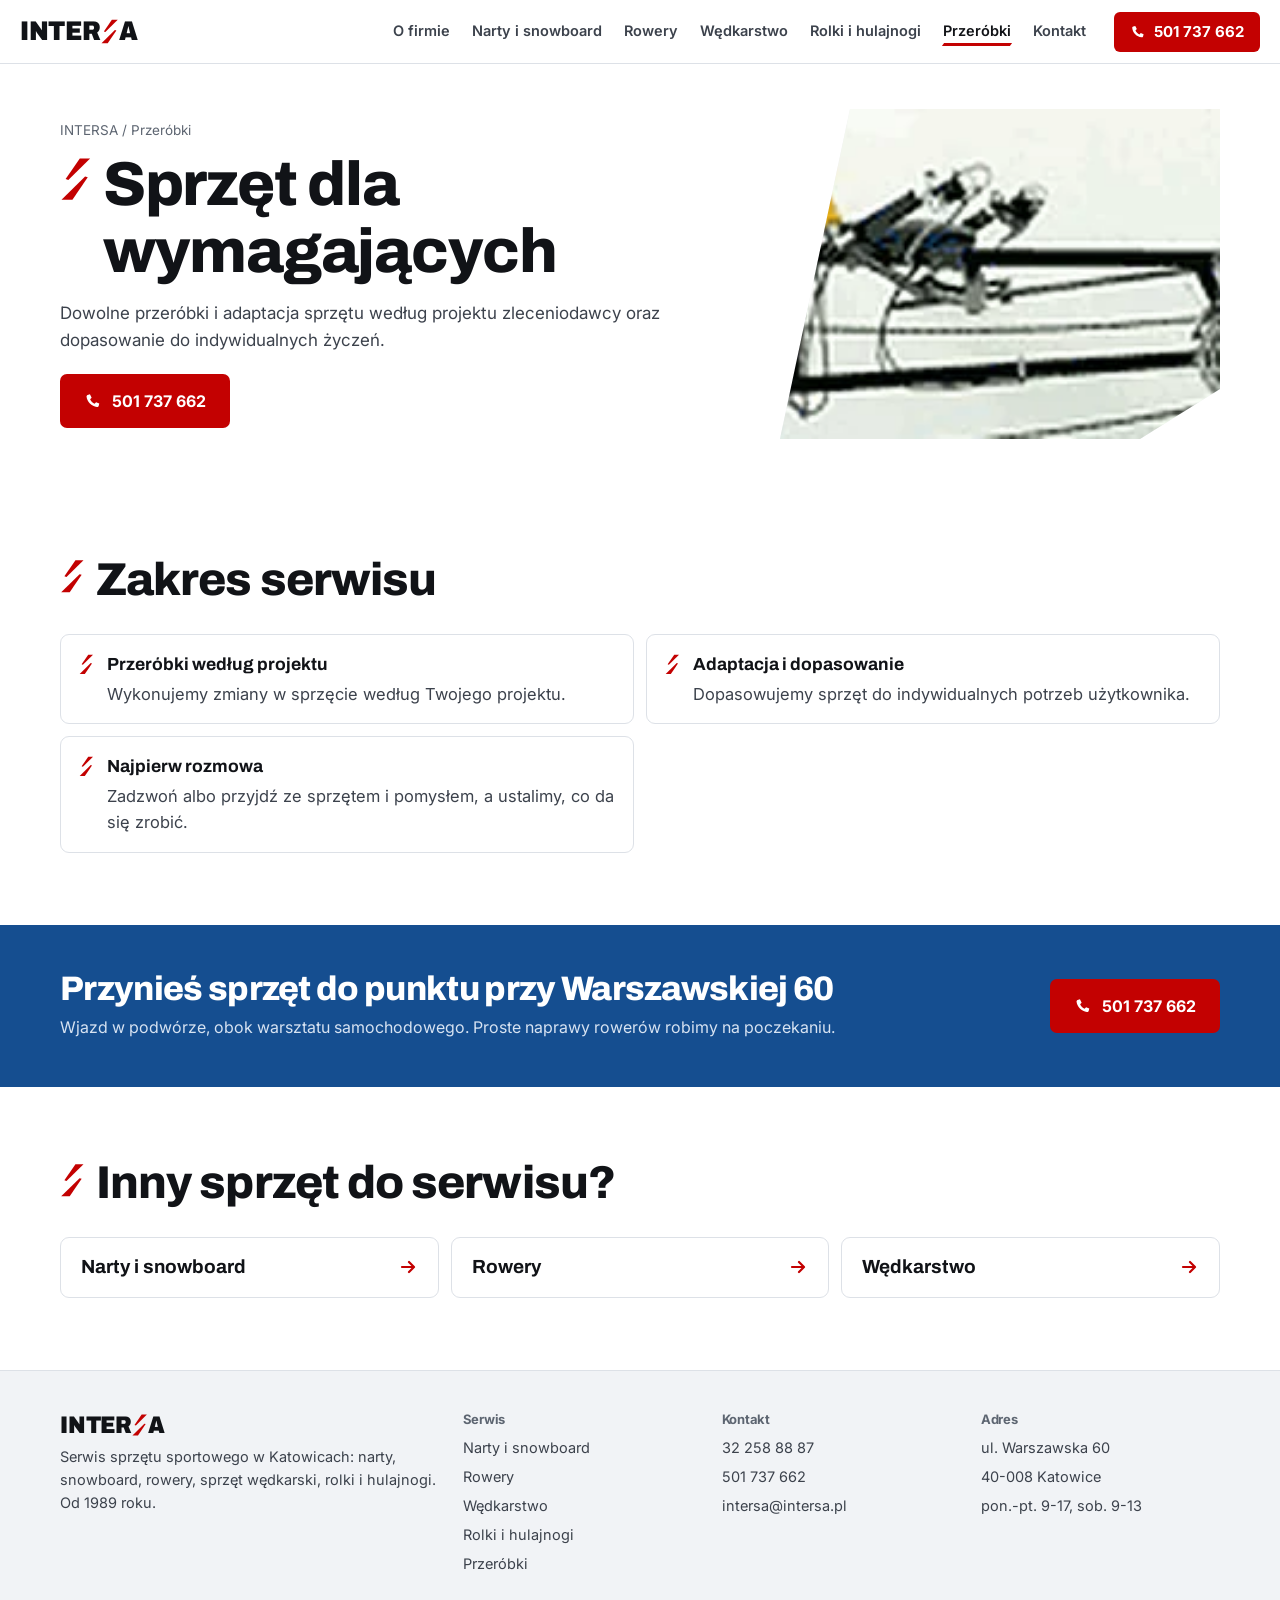
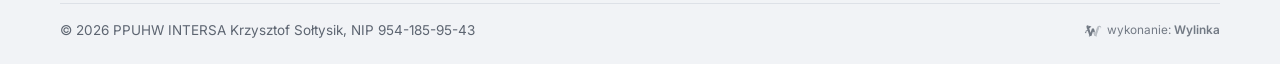
==== przerobki.html @ d05663ca "Koncepcja strony INTERSA" ====
<!doctype html>
<html lang="pl">
<head>
<meta charset="utf-8">
<meta name="viewport" content="width=device-width,initial-scale=1,viewport-fit=cover">
<title>Przeróbki sprzętu sportowego na zamówienie Katowice | INTERSA</title>
<meta name="description" content="Sprzęt dla wymagających: przeróbki i adaptacja sprzętu sportowego według projektu zleceniodawcy, dopasowanie do indywidualnych potrzeb. INTERSA Katowice.">
<meta name="robots" content="noindex,nofollow">
<meta name="theme-color" content="#ffffff">
<link rel="icon" href="img/favicon.svg" type="image/svg+xml">
<link rel="preconnect" href="https://fonts.googleapis.com">
<link rel="preconnect" href="https://fonts.gstatic.com" crossorigin>
<link href="https://fonts.googleapis.com/css2?family=Archivo:wdth,wght@62..125,600..900&family=Inter:wght@400;500;600;700&display=swap" rel="stylesheet">
<link rel="preload" as="image" href="img/przerobki.webp">
<link rel="stylesheet" href="style.css">
<style>
.wylinka-badge{display:inline-flex;align-items:center;gap:.4em;color:inherit;text-decoration:none;font-size:.875em;line-height:1;opacity:.85}
.wylinka-badge:hover,.wylinka-badge:focus-visible{opacity:1}
.wylinka-badge:focus-visible{outline:2px solid currentColor;outline-offset:3px;border-radius:2px}
.wylinka-badge svg{width:18px;height:18px;flex:none;overflow:visible}
.wylinka-badge b{font-weight:600}
.wylinka-badge .wy-old{opacity:.45;transform-origin:40px 30px;transition:transform .32s cubic-bezier(.3,.7,.4,1),opacity .32s ease-out}
.wylinka-badge .wy-pod{opacity:0;transition:opacity .2s ease-out .08s}
.wylinka-badge:hover .wy-old,.wylinka-badge:focus-visible .wy-old{transform:translate(9px,7px) rotate(9deg);opacity:0}
.wylinka-badge:hover .wy-pod,.wylinka-badge:focus-visible .wy-pod{opacity:1}
@media (prefers-reduced-motion:reduce){.wylinka-badge .wy-old,.wylinka-badge .wy-pod{transition:none}.wylinka-badge:hover .wy-old,.wylinka-badge:focus-visible .wy-old{transform:none;opacity:.45}.wylinka-badge:hover .wy-pod,.wylinka-badge:focus-visible .wy-pod{opacity:0}}
</style>
</head>
<body>
<a class="skip" href="#tresc">Przejdź do treści</a>
<header class="top">
  <div class="top-in">
    <a class="logo" href="index.html" aria-label="INTERSA - strona główna"><span>INTER</span><svg class="s" viewBox="0 0 20 30" aria-hidden="true"><path d="M13 1H20L5.2 15.6 3.4 15Z"/><path d="M16.6 13.2 18.4 13.8 8 29H.6Z"/></svg><span>A</span></a>
    <nav class="nav" aria-label="Menu główne"><a href="index.html">O firmie</a><a href="narty.html">Narty i snowboard</a><a href="rowery.html">Rowery</a><a href="wedkarstwo.html">Wędkarstwo</a><a href="rolki.html">Rolki i hulajnogi</a><a href="przerobki.html" aria-current=page>Przeróbki</a><a href="kontakt.html">Kontakt</a></nav>
    <a class="tel-top" href="tel:+48501737662"><svg viewBox="0 0 20 20" aria-hidden="true"><path d="M6.6 2.5 4 3.2c-.8.3-1.3 1-1.2 1.9.6 6 5.6 11 11.6 11.6.9.1 1.6-.4 1.9-1.2l.7-2.6-3.6-1.6-1.6 1.7c-2.2-1-4-2.8-5-5l1.7-1.6Z" fill="currentColor"/></svg>501 737 662</a>
    <button class="burger" aria-label="Menu" aria-expanded="false"><span></span></button>
  </div>
</header>
<nav class="mnav" aria-label="Menu mobilne"><a href="index.html">O firmie<small>od 1989</small></a><a href="narty.html">Narty i snowboard<small>serwis zimowy</small></a><a href="rowery.html">Rowery<small>wszystkie typy</small></a><a href="wedkarstwo.html">Wędkarstwo<small>kołowrotki, wędziska</small></a><a href="rolki.html">Rolki i hulajnogi<small>łożyska, koła</small></a><a href="przerobki.html" aria-current=page>Przeróbki<small>sprzęt dla wymagających</small></a><a href="kontakt.html">Kontakt<small>Warszawska 60</small></a><a class="mtel" href="tel:+48501737662">Zadzwoń: 501 737 662</a><span class="maddr">ul. Warszawska 60, Katowice (wjazd w podwórze)<br>pon.-pt. 9:00-17:00, sob. 9:00-13:00</span></nav>
<main id="tresc">

<section class="phero">
  <div class="phero-txt">
    <p class="crumb"><a href="index.html">INTERSA</a> / Przeróbki</p>
    <h1><svg class="blades" viewBox="0 0 20 30" aria-hidden="true"><path d="M13 1H20L5.2 15.6 3.4 15Z"/><path d="M16.6 13.2 18.4 13.8 8 29H.6Z"/></svg><span>Sprzęt dla wymagających</span></h1>
    <p class="lead">Dowolne przeróbki i adaptacja sprzętu według projektu zleceniodawcy oraz dopasowanie do indywidualnych życzeń.</p>
    <a class="btn btn-red" href="tel:+48501737662"><svg viewBox="0 0 20 20" aria-hidden="true"><path d="M6.6 2.5 4 3.2c-.8.3-1.3 1-1.2 1.9.6 6 5.6 11 11.6 11.6.9.1 1.6-.4 1.9-1.2l.7-2.6-3.6-1.6-1.6 1.7c-2.2-1-4-2.8-5-5l1.7-1.6Z" fill="currentColor"/></svg>501 737 662</a>
  </div>
  <div class="phero-img"><img src="img/przerobki.webp" alt="Rower tandem poziomy przerobiony na zamówienie" fetchpriority="high"></div>
</section>
<section class="sec"><div class="wrap">
  <div class="sec-head"><svg class="blades" viewBox="0 0 20 30" aria-hidden="true"><path d="M13 1H20L5.2 15.6 3.4 15Z"/><path d="M16.6 13.2 18.4 13.8 8 29H.6Z"/></svg><div><h2>Zakres serwisu</h2></div></div>
  <ul class="svc"><li><svg class="blades" viewBox="0 0 20 30" aria-hidden="true"><path d="M13 1H20L5.2 15.6 3.4 15Z"/><path d="M16.6 13.2 18.4 13.8 8 29H.6Z"/></svg><div><b>Przeróbki według projektu</b><span>Wykonujemy zmiany w sprzęcie według Twojego projektu.</span></div></li><li><svg class="blades" viewBox="0 0 20 30" aria-hidden="true"><path d="M13 1H20L5.2 15.6 3.4 15Z"/><path d="M16.6 13.2 18.4 13.8 8 29H.6Z"/></svg><div><b>Adaptacja i dopasowanie</b><span>Dopasowujemy sprzęt do indywidualnych potrzeb użytkownika.</span></div></li><li><svg class="blades" viewBox="0 0 20 30" aria-hidden="true"><path d="M13 1H20L5.2 15.6 3.4 15Z"/><path d="M16.6 13.2 18.4 13.8 8 29H.6Z"/></svg><div><b>Najpierw rozmowa</b><span>Zadzwoń albo przyjdź ze sprzętem i pomysłem, a ustalimy, co da się zrobić.</span></div></li></ul>
</div></section>
<section class="band"><div class="wrap band-in">
  <div><h2>Przynieś sprzęt do punktu przy Warszawskiej 60</h2><p>Wjazd w podwórze, obok warsztatu samochodowego. Proste naprawy rowerów robimy na poczekaniu.</p></div>
  <a class="btn btn-red" href="tel:+48501737662"><svg viewBox="0 0 20 20" aria-hidden="true"><path d="M6.6 2.5 4 3.2c-.8.3-1.3 1-1.2 1.9.6 6 5.6 11 11.6 11.6.9.1 1.6-.4 1.9-1.2l.7-2.6-3.6-1.6-1.6 1.7c-2.2-1-4-2.8-5-5l1.7-1.6Z" fill="currentColor"/></svg>501 737 662</a>
</div></section><section class="sec"><div class="wrap"><div class="sec-head"><svg class="blades" viewBox="0 0 20 30" aria-hidden="true"><path d="M13 1H20L5.2 15.6 3.4 15Z"/><path d="M16.6 13.2 18.4 13.8 8 29H.6Z"/></svg><div><h2>Inny sprzęt do serwisu?</h2></div></div><div class="next"><a href="narty.html">Narty i snowboard<svg viewBox="0 0 20 20" aria-hidden="true"><path d="M4 10h11M11 5l5 5-5 5" fill="none" stroke="currentColor" stroke-width="2.2" stroke-linecap="round" stroke-linejoin="round"/></svg></a><a href="rowery.html">Rowery<svg viewBox="0 0 20 20" aria-hidden="true"><path d="M4 10h11M11 5l5 5-5 5" fill="none" stroke="currentColor" stroke-width="2.2" stroke-linecap="round" stroke-linejoin="round"/></svg></a><a href="wedkarstwo.html">Wędkarstwo<svg viewBox="0 0 20 20" aria-hidden="true"><path d="M4 10h11M11 5l5 5-5 5" fill="none" stroke="currentColor" stroke-width="2.2" stroke-linecap="round" stroke-linejoin="round"/></svg></a></div></div></section></main>
<footer class="foot">
  <div class="wrap">
    <div class="foot-grid">
      <div class="fbrand"><a class="logo" href="index.html" aria-label="INTERSA"><span>INTER</span><svg class="s" viewBox="0 0 20 30" aria-hidden="true"><path d="M13 1H20L5.2 15.6 3.4 15Z"/><path d="M16.6 13.2 18.4 13.8 8 29H.6Z"/></svg><span>A</span></a><p>Serwis sprzętu sportowego w Katowicach: narty, snowboard, rowery, sprzęt wędkarski, rolki i hulajnogi. Od 1989 roku.</p></div>
      <div><h3>Serwis</h3><ul><li><a href="narty.html">Narty i snowboard</a></li><li><a href="rowery.html">Rowery</a></li><li><a href="wedkarstwo.html">Wędkarstwo</a></li><li><a href="rolki.html">Rolki i hulajnogi</a></li><li><a href="przerobki.html">Przeróbki</a></li></ul></div>
      <div><h3>Kontakt</h3><ul><li><a href="tel:+48322588887">32 258 88 87</a></li><li><a href="tel:+48501737662">501 737 662</a></li><li><a href="mailto:intersa@intersa.pl">intersa@intersa.pl</a></li></ul></div>
      <div><h3>Adres</h3><ul><li>ul. Warszawska 60</li><li>40-008 Katowice</li><li>pon.-pt. 9-17, sob. 9-13</li></ul></div>
    </div>
    <div class="foot-bot">
      <span>&copy; 2026 PPUHW INTERSA Krzysztof Sołtysik, NIP 954-185-95-43</span>
      <a class="wylinka-badge" href="https://wylinka.pl/?utm_source=intersa.pl&amp;utm_medium=stopka&amp;utm_campaign=wykonanie" rel="noopener" title="Strona wykonana przez Wylinka"><svg viewBox="0 0 64 64" aria-hidden="true" focusable="false" fill="currentColor"><path d="M9.8 22.8l-1.2-7.9 2.2-3.7 15.5 4.6-.5 1.5-7.2 5.5 4.7 15.6 5-15.6 7 0 4.1 12.7-4.2-.9-2.6 1.8-.8-2.2-5.3 15.6-4.3 0 .4 .2-2.1 2.8-1.3-1.1 1.1-1.4-3.1 .2-.1-1.7 2.2-.1-5.7-16.5-4.8 .6-.8 3.1 0 .5-.3 .5 .8 2.2-1.6 .5-.4-1.3-.8 1.6-1.5-.8 .8-1.6-1.4 .6-.6-1.6 2.3-.8 .2-.4 1.3-4.8 5.9-.8-2.4-6.9zM15.2 13.7l-.1-.4-.4 .8-.1 .8 .1 1 .1 .4 .3 .7 .3-.9 .1-.7 0-.8z"/><path class="wy-pod" d="M37.1 49.8l-4.5-13.3 2.6-1.8 4.2 .9 .9 2.8 3-9.7 0-.5 .1-.8 3.2-8.4 .5-1 .6-1 .9-1.1 1.3-1 1.1-.7 1.4-.5 1.4-.3 .7 0 .9 0 1.2 .3 1.4 .6 .8 .5 .7 .7 .6 .7 .5 .9 .3 .9 .1 .9 0 .8-.2 .9-.5 .9-.5 .6-.7 .5-.7 .3-.1-.1 0-.1 .5-.5 .3-.7 .2-.5 0-.6-.1-.6-.3-.7-.4-.5-.4-.4-.5-.3-.6-.3-.7 0-.7 .1-.6 .1-.5 .4-.5 .5-.3 .5-.2 .7-.1 1.5-1.4 5.1-.8 3.3-.3 .7-.5 .7-6 17.5 1.9 .1-.1 1.7-3.1-.2 1.1 1.4-1.3 1.1-2.1-2.8 .4-.2z"/><path class="wy-old" d="M40.8 50l.4-.2-4.1 0-4.2-12.5 2.5-1.7 4.3 .9 .6 1.9 .6-1.6 0-.3 2.4-7.8 0-.5 .1-.8 3.2-8.4 .4-.8 .6-.9 .9-1.2 .9-.9 1.3-.8 1.4-.6 1.2-.3 1.4-.1 1.3 .1 .6 .2 .8 .3 1.1 .6 .9 .7 .7 .9 .5 .9 .3 .9 .1 1.1-.1 .9-.3 .9-.4 .7-.6 .7-.6 .4-.6 .2-.1-.1 0-.1 .5-.5 .3-.7 .2-.5 0-.5-.1-.6-.2-.6-.3-.5-.4-.5-.5-.3-.6-.3-.7-.1-.6 0-.6 .1-.6 .3-.6 .5-.3 .4-.2 .5-.1 .5-.1 1.5-1.4 5.1-.8 3.3-.3 .7-.5 .7-6 17.5 1.9 .1-.1 1.7-3.1-.2 1.1 1.4-1.3 1.1zM49.6 17.1l.6 1.7-1.5 1.9 .4 .4 1.8-2.1-.7-2.1zM48.1 28.3l.5 1.8-1.7 1.8 .4 .4 1.9-2-.6-2.2zM37.9 41.7l1.7-1.5-.4-.4-1.7 1.4zM42.6 38.7l-1.5 2.8 1.1 2-1.3 2.6 .5 .2 1.5-2.8-1.1-2 1.4-2.5z"/></svg><span>wykonanie: <b>Wylinka</b></span></a>
    </div>
  </div>
</footer>
<div class="callbar"><a class="btn btn-red" href="tel:+48501737662"><svg viewBox="0 0 20 20" aria-hidden="true"><path d="M6.6 2.5 4 3.2c-.8.3-1.3 1-1.2 1.9.6 6 5.6 11 11.6 11.6.9.1 1.6-.4 1.9-1.2l.7-2.6-3.6-1.6-1.6 1.7c-2.2-1-4-2.8-5-5l1.7-1.6Z" fill="currentColor"/></svg>Zadzwoń</a><a class="btn btn-line" href="kontakt.html">Dojazd</a></div>
<script src="app.js" defer></script>
</body>
</html>
---- style.css ----
:root{
  --ink:#111317;--ink2:#3c424c;--mute:#5d6571;
  --red:#C30101;--red-d:#9e0000;--navy:#154E90;--navy-d:#0f3b6e;
  --snow:#ffffff;--ice:#f1f3f6;--line:#dde1e7;
  --f-head:"Archivo",system-ui,sans-serif;--f-body:"Inter",system-ui,sans-serif;
  --hh:64px;--wrap:1200px;--g:20px;
}
*{box-sizing:border-box}
html{-webkit-text-size-adjust:100%;scroll-padding-top:calc(var(--hh) + 12px)}
body{margin:0;background:var(--snow);color:var(--ink);font:16px/1.6 var(--f-body);overflow-x:hidden}
img{max-width:100%;display:block}
a{color:inherit}
h1,h2,h3{font-family:var(--f-head);font-weight:800;line-height:1.08;letter-spacing:-.02em;margin:0}
p{margin:0 0 1em}
.wrap{max-width:var(--wrap);margin:0 auto;padding:0 var(--g)}
.skip{position:absolute;left:-999px}.skip:focus{left:8px;top:8px;background:#fff;padding:8px;z-index:99}

/* ostrza - motyw z litery S */
.blades{display:inline-block;width:.8em;height:1.15em;flex:none;color:var(--red)}
.blades path{fill:currentColor}

/* nagłówek */
.top{position:sticky;top:0;z-index:50;background:rgba(255,255,255,.96);backdrop-filter:blur(8px);border-bottom:1px solid var(--line);height:var(--hh)}
.top-in{height:100%;display:flex;align-items:center;gap:18px;max-width:1320px;margin:0 auto;padding:0 var(--g)}
.logo{display:flex;align-items:center;text-decoration:none;color:var(--ink);font-family:var(--f-head);font-weight:900;font-size:27px;letter-spacing:-.01em;line-height:1;font-stretch:88%}
.logo .s{width:.62em;height:1em;margin:0 .03em 0 .02em}
.logo .s path{fill:var(--red)}
.nav{display:none;margin-left:auto;gap:2px}
.nav a{font:600 14.5px/1 var(--f-body);text-decoration:none;color:var(--ink2);padding:10px 10px;border-radius:6px;position:relative;white-space:nowrap}
.nav a:hover{color:var(--ink);background:var(--ice)}
.nav a[aria-current=page]{color:var(--ink)}
.nav a[aria-current=page]::after{content:"";position:absolute;left:10px;right:10px;bottom:3px;height:3px;background:var(--red);transform:skewX(-35deg)}
.tel-top{display:none;align-items:center;gap:8px;text-decoration:none;font:700 15px/1 var(--f-body);background:var(--red);color:#fff;padding:12px 16px;border-radius:6px;white-space:nowrap}
.tel-top:hover{background:var(--red-d)}
.burger{margin-left:auto;width:46px;height:46px;border:1px solid var(--line);background:#fff;border-radius:8px;display:grid;place-items:center;cursor:pointer;padding:0}
.burger span{display:block;width:20px;height:2px;background:var(--ink);position:relative}
.burger span::before,.burger span::after{content:"";position:absolute;left:0;width:20px;height:2px;background:var(--ink);transition:transform .2s}
.burger span::before{top:-6px}.burger span::after{top:6px}
.menu-open .burger span{background:transparent}
.menu-open .burger span::before{transform:translateY(6px) rotate(45deg)}
.menu-open .burger span::after{transform:translateY(-6px) rotate(-45deg)}
.mnav{position:fixed;inset:var(--hh) 0 0 0;background:#fff;z-index:49;padding:12px var(--g) 28px;display:none;flex-direction:column;overflow:auto}
.menu-open .mnav{display:flex}
.mnav a{display:flex;align-items:center;justify-content:space-between;text-decoration:none;font:700 21px/1.2 var(--f-head);padding:15px 2px;border-bottom:1px solid var(--line);color:var(--ink)}
.mnav a small{font:500 13px/1 var(--f-body);color:var(--mute)}
.mnav a[aria-current=page]{color:var(--red)}
.mnav .mtel{margin-top:22px;border:0;background:var(--red);color:#fff;justify-content:center;border-radius:8px;padding:16px;font-size:19px}
.mnav .maddr{border:0;font:500 14px/1.5 var(--f-body);color:var(--mute);justify-content:flex-start;padding:14px 2px 0}
@media (min-width:1100px){.nav{display:flex}.tel-top{display:inline-flex}.burger{display:none}.mnav{display:none!important}}

/* przyciski */
.btn{display:inline-flex;align-items:center;justify-content:center;gap:10px;font:700 16px/1 var(--f-body);text-decoration:none;border-radius:7px;padding:16px 22px;border:2px solid transparent;cursor:pointer;white-space:nowrap}
.btn-red{background:var(--red);color:#fff}.btn-red:hover{background:var(--red-d)}
.btn-line{border-color:var(--ink);color:var(--ink);background:transparent}.btn-line:hover{background:var(--ink);color:#fff}
.btn svg{width:18px;height:18px;flex:none}

/* hero strony głównej */
.hero{display:flex;flex-direction:column;height:calc(100svh - var(--hh));min-height:560px;max-height:980px}
.hero-txt{padding:22px var(--g) 18px}
.hero h1{font-size:clamp(34px,9.6vw,74px);font-stretch:92%}
.hero h1 em{font-style:normal;color:var(--red)}
.hero .lead{font-size:16.5px;line-height:1.5;color:var(--ink2);margin:12px 0 18px;max-width:34em}
.hero .acts{display:flex;gap:10px;flex-wrap:wrap}
.hero .acts .btn{flex:1 1 auto}
.hero-meta{display:flex;flex-wrap:wrap;gap:4px 16px;margin:14px 0 0;font-size:14px;color:var(--mute)}
.hero-meta b{color:var(--ink);font-weight:600}
.hero-img{flex:1;min-height:150px;position:relative;overflow:hidden;clip-path:polygon(0 34px,100% 0,100% 100%,0 100%)}
.hero-img img{position:absolute;inset:0;width:100%;height:100%;object-fit:cover;object-position:40% 38%}
.hero-img .cap{position:absolute;left:var(--g);bottom:14px;right:var(--g);color:#fff;font-size:13px;line-height:1.35;text-shadow:0 1px 8px rgba(0,0,0,.7)}
.hero-img::after{content:"";position:absolute;inset:auto 0 0 0;height:55%;background:linear-gradient(transparent,rgba(0,0,0,.55))}
.hero-img .cap{z-index:2}
@media (max-height:700px) and (max-width:759px){.hero .lead{font-size:15px;margin:8px 0 12px}.hero-meta{display:none}}
@media (min-width:760px){
  .hero{display:grid;grid-template-columns:1fr 1fr;height:calc(100vh - var(--hh));min-height:600px;max-height:860px}
  .hero-txt{align-self:center;padding:40px 40px 40px max(var(--g),calc((100vw - var(--wrap))/2 + var(--g)))}
  .hero .acts .btn{flex:0 0 auto}
  .hero-img{clip-path:polygon(110px 0,100% 0,100% 100%,0 100%)}
  .hero-img .cap{left:150px}
}

/* sekcje */
.sec{padding:72px 0}
.sec-ice{background:var(--ice)}
.sec-head{display:flex;align-items:flex-start;gap:12px;margin-bottom:28px}
.sec-head .blades{margin-top:.12em;font-size:30px}
.sec-head h2{font-size:clamp(28px,5.4vw,46px)}
.sec-head p{margin:10px 0 0;color:var(--ink2);max-width:40em}
@media (max-width:759px){.sec{padding:52px 0}}

/* karty usług (przesuwane) */
.rail{display:flex;gap:16px;overflow-x:auto;scroll-snap-type:x mandatory;scrollbar-width:none;padding:2px var(--g) 10px;margin:0 calc(var(--g) * -1);cursor:grab;-webkit-overflow-scrolling:touch}
.rail::-webkit-scrollbar{display:none}
.rail.drag{cursor:grabbing;scroll-snap-type:none}
.rail.drag a{pointer-events:none}
.card{flex:0 0 78%;scroll-snap-align:start;background:#fff;border:1px solid var(--line);border-radius:10px;overflow:hidden;text-decoration:none;color:var(--ink);display:flex;flex-direction:column;transition:border-color .2s,transform .2s}
.card:hover{border-color:var(--ink);transform:translateY(-2px)}
.card figure{margin:0;aspect-ratio:16/10;overflow:hidden;clip-path:polygon(0 0,100% 0,100% calc(100% - 22px),0 100%);background:var(--ice)}
.card figure img{width:100%;height:100%;object-fit:cover}
.card .cb{padding:14px 18px 20px;display:flex;flex-direction:column;flex:1}
.card h3{font-size:22px;margin-bottom:8px}
.card p{font-size:15px;color:var(--ink2);margin:0 0 14px}
.card .more{margin-top:auto;font:700 14.5px/1 var(--f-body);display:inline-flex;align-items:center;gap:8px;color:var(--red)}
.rail-nav{display:flex;gap:8px;justify-content:flex-end;margin-top:14px}
.rail-nav button{width:46px;height:46px;border-radius:50%;border:1.5px solid var(--ink);background:#fff;cursor:pointer;display:grid;place-items:center}
.rail-nav button:hover{background:var(--ink);color:#fff}
.rail-nav svg{width:18px;height:18px}
@media (min-width:600px){.card{flex-basis:46%}}
@media (min-width:1000px){.card{flex-basis:calc((100% - 48px)/3.35)}}

/* o firmie */
.about{display:grid;gap:34px}
.about-txt p{font-size:17px;color:var(--ink2)}
.motto{margin:26px 0 0;padding:20px 22px;border-left:4px solid var(--red);background:var(--ice);font:700 19px/1.4 var(--f-head);color:var(--ink)}
.motto span{display:block;font:500 13.5px/1.4 var(--f-body);color:var(--mute);margin-top:8px}
.about-fig{margin:0;position:relative}
.about-fig img{width:100%;aspect-ratio:4/3;object-fit:cover;clip-path:polygon(0 0,100% 0,100% calc(100% - 40px),calc(100% - 64px) 100%,0 100%)}
.about-fig figcaption{font-size:14px;color:var(--mute);margin-top:10px;line-height:1.45}
.facts{display:grid;grid-template-columns:1fr 1fr;gap:12px;margin:26px 0 0}
.fact{border-top:3px solid var(--ink);padding-top:10px}
.fact b{display:block;font:800 30px/1 var(--f-head);letter-spacing:-.02em}
.fact span{font-size:14px;color:var(--mute)}
@media (min-width:900px){.about{grid-template-columns:1.05fr .95fr;gap:64px;align-items:start}}

/* certyfikaty */
.brands{display:flex;flex-wrap:wrap;gap:8px}
.brands li{list-style:none;font:700 15px/1 var(--f-head);padding:11px 14px;border:1px solid var(--line);border-radius:6px;background:#fff}
.brands{padding:0;margin:0}
.note{font-size:14px;color:var(--mute);margin-top:16px}

/* pas współpracy */
.band{background:var(--navy);color:#fff;padding:46px 0}
.band-in{display:grid;gap:20px;align-items:center}
.band h2{font-size:clamp(24px,4vw,34px)}
.band p{margin:8px 0 0;color:#d7e3f2}
.band .blades{color:#fff;font-size:26px}
.band .btn-red{justify-self:start}
@media (min-width:900px){.band-in{grid-template-columns:1fr auto}}

/* kontakt */
.contact{display:grid;gap:26px}
.cinfo dl{margin:0;display:grid;gap:16px}
.cinfo dt{font:700 13px/1 var(--f-body);color:var(--mute);margin-bottom:5px}
.cinfo dd{margin:0;font-size:17px}
.cinfo dd a{font-weight:700;text-decoration:none}
.cinfo dd a:hover{color:var(--red)}
.hours{width:100%;border-collapse:collapse;font-size:16px}
.hours td{padding:4px 0}.hours td+td{text-align:right;font-weight:600}
.map{border:1px solid var(--line);border-radius:10px;overflow:hidden;min-height:320px;background:var(--ice)}
.map iframe{width:100%;height:100%;min-height:320px;border:0;display:block}
@media (min-width:900px){.contact{grid-template-columns:.8fr 1.2fr;gap:44px}}

.form{display:grid;gap:12px;margin-top:8px}
.form label{font:600 14px/1.2 var(--f-body);display:grid;gap:6px}
.form input,.form textarea{font:16px var(--f-body);padding:13px 14px;border:1.5px solid var(--line);border-radius:7px;background:#fff;width:100%}
.form input:focus,.form textarea:focus{outline:none;border-color:var(--navy)}
.form textarea{min-height:120px;resize:vertical}
.form .demo{font-size:13px;color:var(--mute)}

/* podstrony */
.phero{display:grid;gap:0}
.phero-txt{padding:28px var(--g) 24px}
.crumb{font-size:13.5px;color:var(--mute);margin-bottom:10px}
.crumb a{text-decoration:none}.crumb a:hover{color:var(--red)}
.phero h1{font-size:clamp(34px,8vw,62px);display:flex;gap:12px;align-items:flex-start}
.phero h1 .blades{font-size:.62em;margin-top:.14em}
.phero .lead{font-size:17px;color:var(--ink2);margin:14px 0 20px;max-width:36em}
.phero-img{position:relative;aspect-ratio:16/10;overflow:hidden;clip-path:polygon(0 26px,100% 0,100% 100%,0 100%);background:var(--ice)}
.phero-img img{position:absolute;inset:0;width:100%;height:100%;object-fit:cover}
@media (min-width:860px){
  .phero{grid-template-columns:1.05fr .95fr;min-height:480px}
  .phero-txt{align-self:center;padding:48px 44px 48px max(var(--g),calc((100vw - var(--wrap))/2 + var(--g)))}
  .phero-img{aspect-ratio:auto;clip-path:polygon(90px 0,100% 0,100% 100%,0 100%)}
}
.svc{display:grid;gap:12px;padding:0;margin:0}
.svc li{list-style:none;display:flex;gap:14px;align-items:flex-start;background:#fff;border:1px solid var(--line);border-radius:9px;padding:16px 18px;font-size:16.5px}
.svc li .blades{font-size:18px;margin-top:3px}
.svc li b{display:block;font-family:var(--f-head);font-size:17.5px;margin-bottom:2px}
.svc li span{color:var(--ink2)}
@media (min-width:860px){.svc{grid-template-columns:1fr 1fr}}
.gal{display:flex;gap:14px;overflow-x:auto;scroll-snap-type:x mandatory;scrollbar-width:none;padding:0 var(--g) 6px;margin:0 calc(var(--g) * -1);cursor:grab}
.gal::-webkit-scrollbar{display:none}
.gal.drag{cursor:grabbing;scroll-snap-type:none}
.gal figure{flex:0 0 80%;margin:0;scroll-snap-align:start}
.gal img{width:100%;aspect-ratio:4/3;object-fit:cover;border-radius:8px;user-select:none;-webkit-user-drag:none}
.gal figcaption{font-size:14px;color:var(--mute);margin-top:8px}
@media (min-width:700px){.gal figure{flex-basis:calc((100% - 28px)/2.4)}}
@media (min-width:1100px){.gal figure{flex-basis:calc((100% - 42px)/3.3)}}
.next{display:grid;gap:12px}
.next a{display:flex;justify-content:space-between;align-items:center;text-decoration:none;border:1px solid var(--line);border-radius:9px;padding:18px 20px;font:700 19px/1.2 var(--f-head);background:#fff}
.next a:hover{border-color:var(--ink)}
.next a svg{width:20px;height:20px;color:var(--red)}
@media (min-width:760px){.next{grid-template-columns:repeat(3,1fr)}}

/* stopka */
.foot{background:var(--ice);border-top:1px solid var(--line);padding:42px 0 22px;font-size:14.5px;color:var(--ink2)}
.foot-grid{display:grid;grid-template-columns:1fr 1fr;gap:24px 20px}
.foot h3{font:700 13px/1 var(--f-body);color:var(--mute);margin:0 0 10px}
.foot a{text-decoration:none}.foot a:hover{color:var(--red)}
.foot ul{list-style:none;margin:0;padding:0;display:grid;gap:6px}
.foot .fbrand{grid-column:1/-1}
.foot .fbrand .logo{font-size:24px;margin-bottom:8px}
.foot .fbrand p{margin:0;max-width:30em}
.foot-bot{display:flex;flex-wrap:wrap;gap:10px 20px;justify-content:space-between;align-items:center;border-top:1px solid var(--line);margin-top:28px;padding-top:16px;font-size:13.5px;color:var(--mute)}
@media (min-width:900px){.foot-grid{grid-template-columns:1.6fr 1fr 1fr 1fr}.foot .fbrand{grid-column:auto}}

/* pasek telefonu na telefonie */
.callbar{position:fixed;left:0;right:0;bottom:0;z-index:40;display:flex;gap:8px;padding:10px var(--g) calc(10px + env(safe-area-inset-bottom));background:rgba(255,255,255,.97);border-top:1px solid var(--line);transform:translateY(110%);transition:transform .25s}
.callbar.on{transform:none}
.callbar .btn{flex:1;padding:14px 10px}
@media (min-width:1100px){.callbar{display:none}}
.more svg,.tel-top svg{width:16px;height:16px;flex:none}
.about-fig img,.gal img,.card img{height:auto}
.card figure img{height:100%}
/* ostrza przy krawędzi zdjęcia */
.hero{position:relative}
.cut{position:absolute;pointer-events:none;z-index:3}
.cut path{fill:var(--red)}
.cut-m{left:0;right:0;width:100%;height:46px}
.cut-d{display:none}
.trust{display:none}
@media (max-width:759px){.cut-m{bottom:auto}}
@media (min-width:760px){
  .cut-m{display:none}
  .cut-d{display:block;top:0;bottom:0;height:100%;width:130px;left:calc(50% - 20px)}
  .trust{display:grid;grid-template-columns:repeat(3,1fr);gap:18px;margin:34px 0 0;padding:22px 0 0;border-top:1px solid var(--line);list-style:none}
  .trust li{display:flex;gap:10px;align-items:flex-start;font:600 15px/1.35 var(--f-body);color:var(--ink2)}
  .trust .blades{font-size:18px;margin-top:2px}
  .hero h1{font-size:clamp(44px,5.4vw,84px)}
}
@media (max-width:859px){
  .phero{display:flex;flex-direction:column;height:calc(100svh - var(--hh));min-height:540px;max-height:980px}
  .phero-img{flex:1;aspect-ratio:auto;min-height:170px}
}
@media (min-width:860px){
  .phero{grid-template-columns:1fr minmax(0,440px);min-height:0;max-width:var(--wrap);margin:0 auto;padding:0 var(--g);gap:40px;align-items:center}
  .phero-txt{padding:56px 0}
  .phero-img{aspect-ratio:4/3;clip-path:polygon(70px 0,100% 0,100% calc(100% - 50px),calc(100% - 80px) 100%,0 100%);margin:40px 0}
}
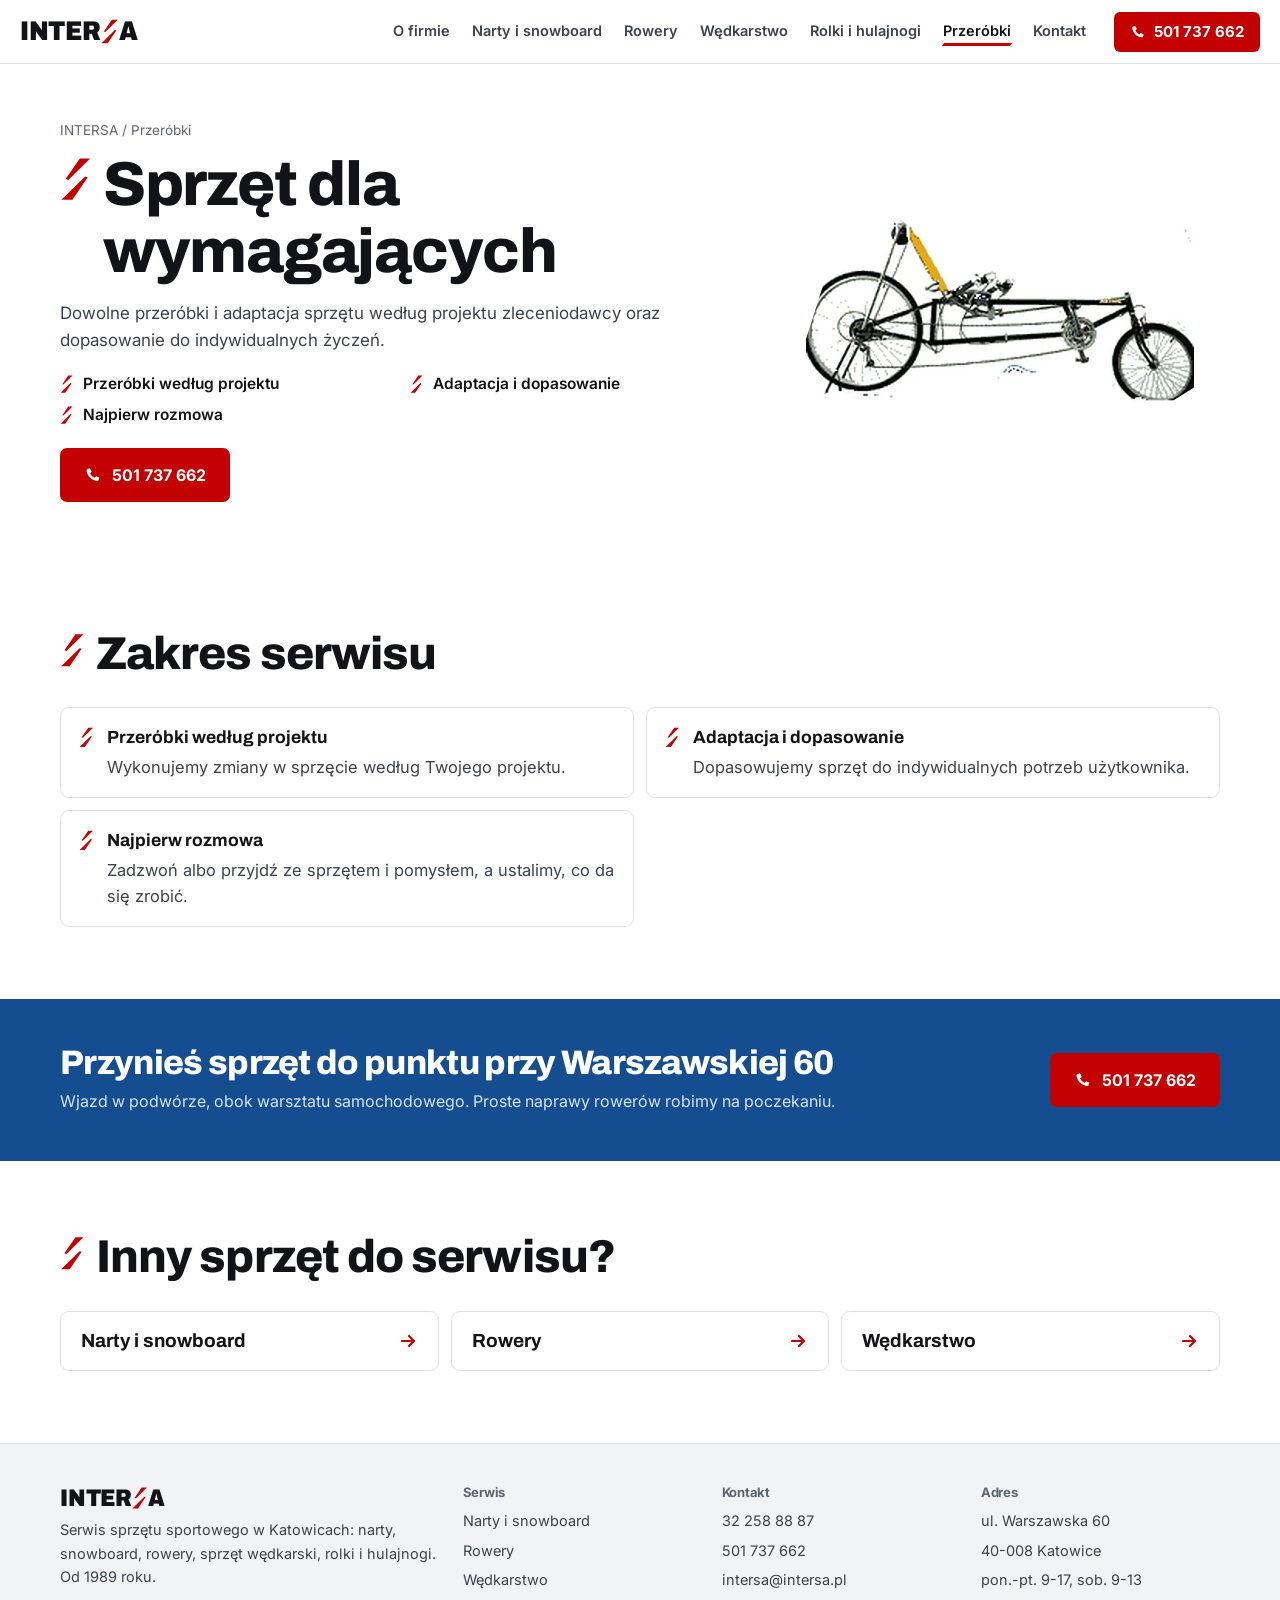
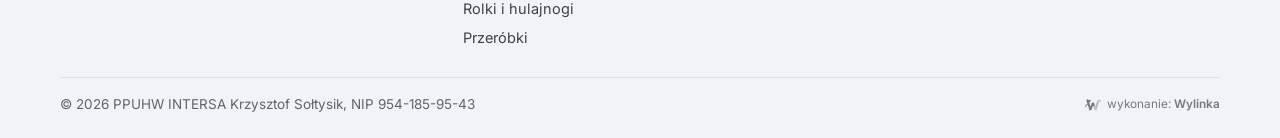
==== commit 9d9ae14d: "Poprawki podstron i zdjęć" ====
--- a/przerobki.html
+++ b/przerobki.html
@@ -44,9 +44,10 @@
     <p class="crumb"><a href="index.html">INTERSA</a> / Przeróbki</p>
     <h1><svg class="blades" viewBox="0 0 20 30" aria-hidden="true"><path d="M13 1H20L5.2 15.6 3.4 15Z"/><path d="M16.6 13.2 18.4 13.8 8 29H.6Z"/></svg><span>Sprzęt dla wymagających</span></h1>
     <p class="lead">Dowolne przeróbki i adaptacja sprzętu według projektu zleceniodawcy oraz dopasowanie do indywidualnych życzeń.</p>
+    <ul class="pts"><li><svg class="blades" viewBox="0 0 20 30" aria-hidden="true"><path d="M13 1H20L5.2 15.6 3.4 15Z"/><path d="M16.6 13.2 18.4 13.8 8 29H.6Z"/></svg>Przeróbki według projektu</li><li><svg class="blades" viewBox="0 0 20 30" aria-hidden="true"><path d="M13 1H20L5.2 15.6 3.4 15Z"/><path d="M16.6 13.2 18.4 13.8 8 29H.6Z"/></svg>Adaptacja i dopasowanie</li><li><svg class="blades" viewBox="0 0 20 30" aria-hidden="true"><path d="M13 1H20L5.2 15.6 3.4 15Z"/><path d="M16.6 13.2 18.4 13.8 8 29H.6Z"/></svg>Najpierw rozmowa</li></ul>
     <a class="btn btn-red" href="tel:+48501737662"><svg viewBox="0 0 20 20" aria-hidden="true"><path d="M6.6 2.5 4 3.2c-.8.3-1.3 1-1.2 1.9.6 6 5.6 11 11.6 11.6.9.1 1.6-.4 1.9-1.2l.7-2.6-3.6-1.6-1.6 1.7c-2.2-1-4-2.8-5-5l1.7-1.6Z" fill="currentColor"/></svg>501 737 662</a>
   </div>
-  <div class="phero-img"><img src="img/przerobki.webp" alt="Rower tandem poziomy przerobiony na zamówienie" fetchpriority="high"></div>
+  <div style="--ar:1.992" class="phero-img contain"><img src="img/przerobki.webp" alt="Rower tandem poziomy przerobiony na zamówienie" fetchpriority="high"></div>
 </section>
 <section class="sec"><div class="wrap">
   <div class="sec-head"><svg class="blades" viewBox="0 0 20 30" aria-hidden="true"><path d="M13 1H20L5.2 15.6 3.4 15Z"/><path d="M16.6 13.2 18.4 13.8 8 29H.6Z"/></svg><div><h2>Zakres serwisu</h2></div></div>
--- a/style.css
+++ b/style.css
@@ -236,3 +236,16 @@
   .phero-txt{padding:56px 0}
   .phero-img{aspect-ratio:4/3;clip-path:polygon(70px 0,100% 0,100% calc(100% - 50px),calc(100% - 80px) 100%,0 100%);margin:40px 0}
 }
+.phero-img.contain{background:#fff}.phero-img.contain img{object-fit:contain;padding:8px 6%}
+.phero-img{aspect-ratio:var(--ar,4/3)!important}
+@media (max-width:859px){
+  .phero-txt{flex:1;display:flex;flex-direction:column;justify-content:center}
+  .phero-txt .crumb{margin-top:-8px}
+  .phero-img{flex:none;min-height:0}
+}
+.pts{list-style:none;margin:0 0 22px;padding:0;display:grid;gap:8px}
+.pts li{display:flex;gap:10px;align-items:flex-start;font:600 15.5px/1.35 var(--f-body);color:var(--ink)}
+.pts .blades{font-size:16px;margin-top:1px}
+@media (min-width:860px){.pts{grid-template-columns:1fr 1fr;gap:10px 20px}}
+@media (max-width:859px){.phero .lead{margin:10px 0 16px}.phero .btn{align-self:stretch}}
+@media (max-width:380px){.pts li:nth-child(4){display:none}.phero .lead{font-size:16px}}
